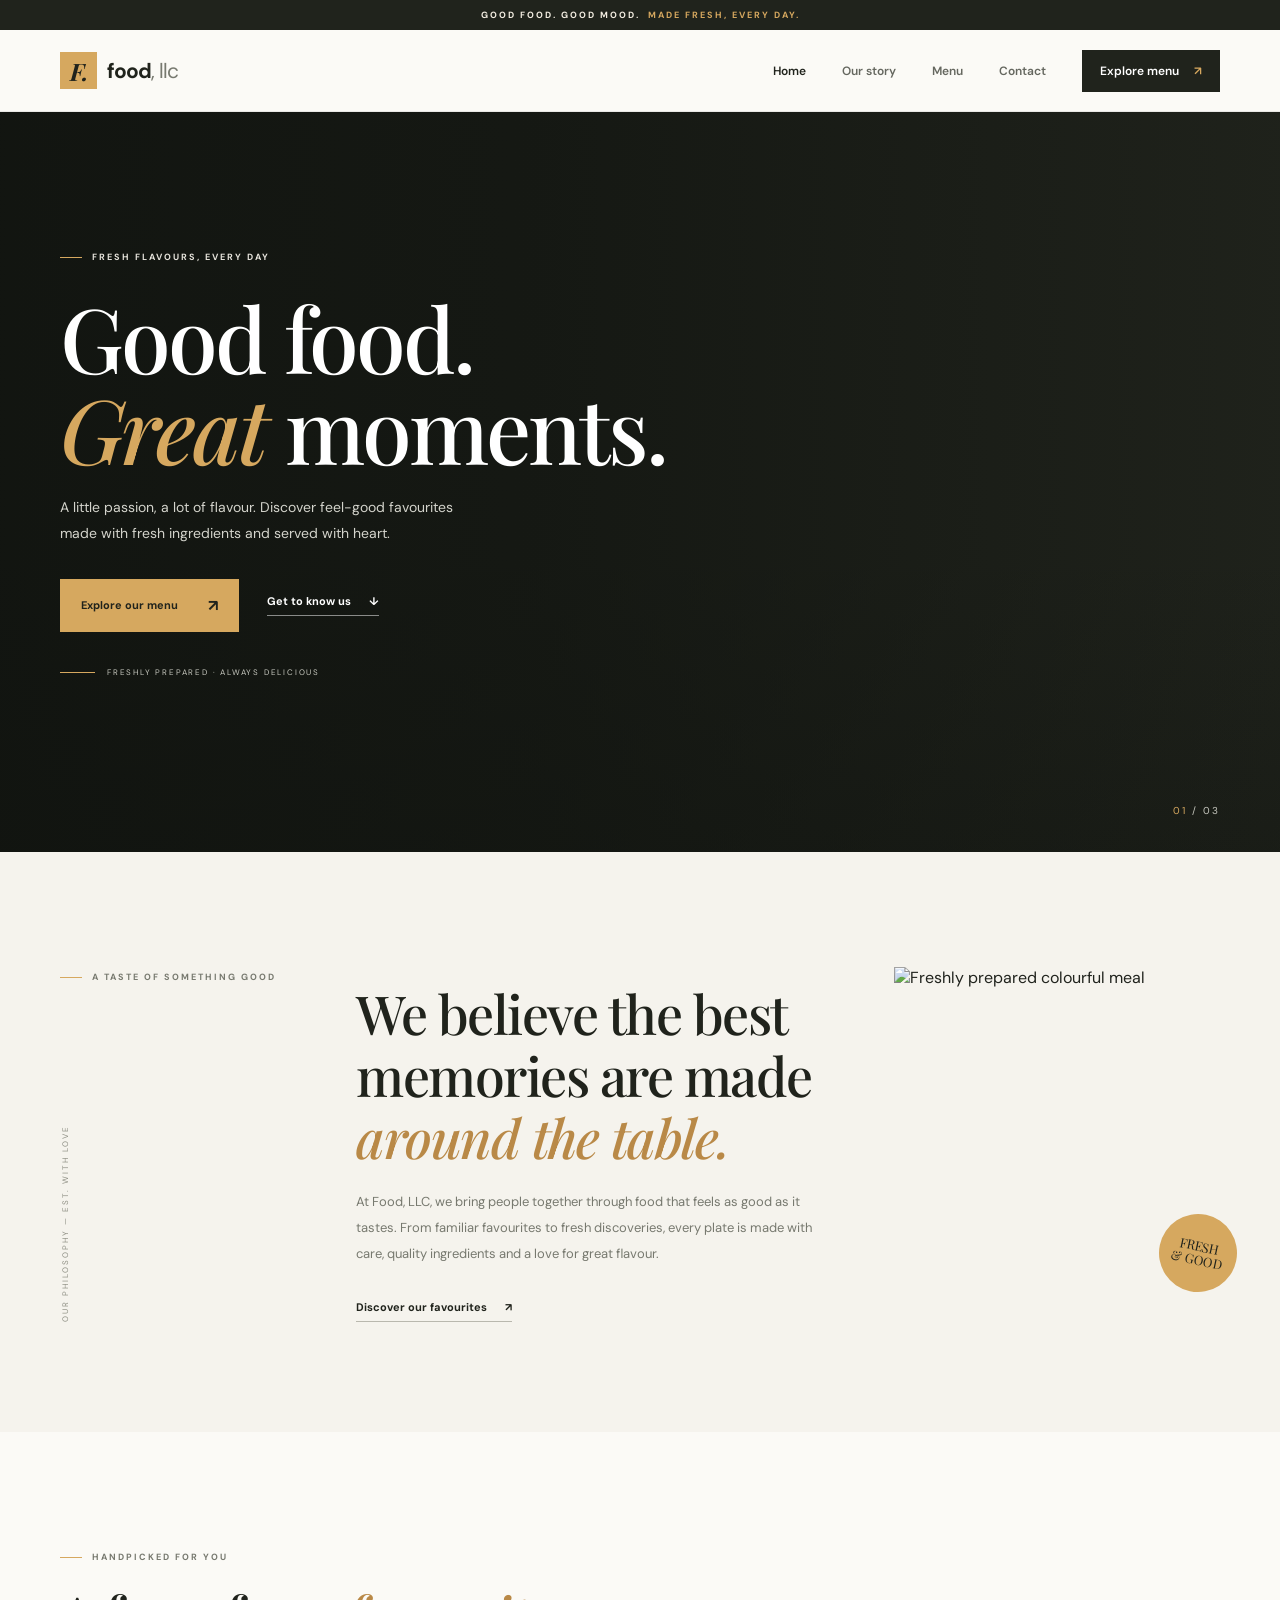
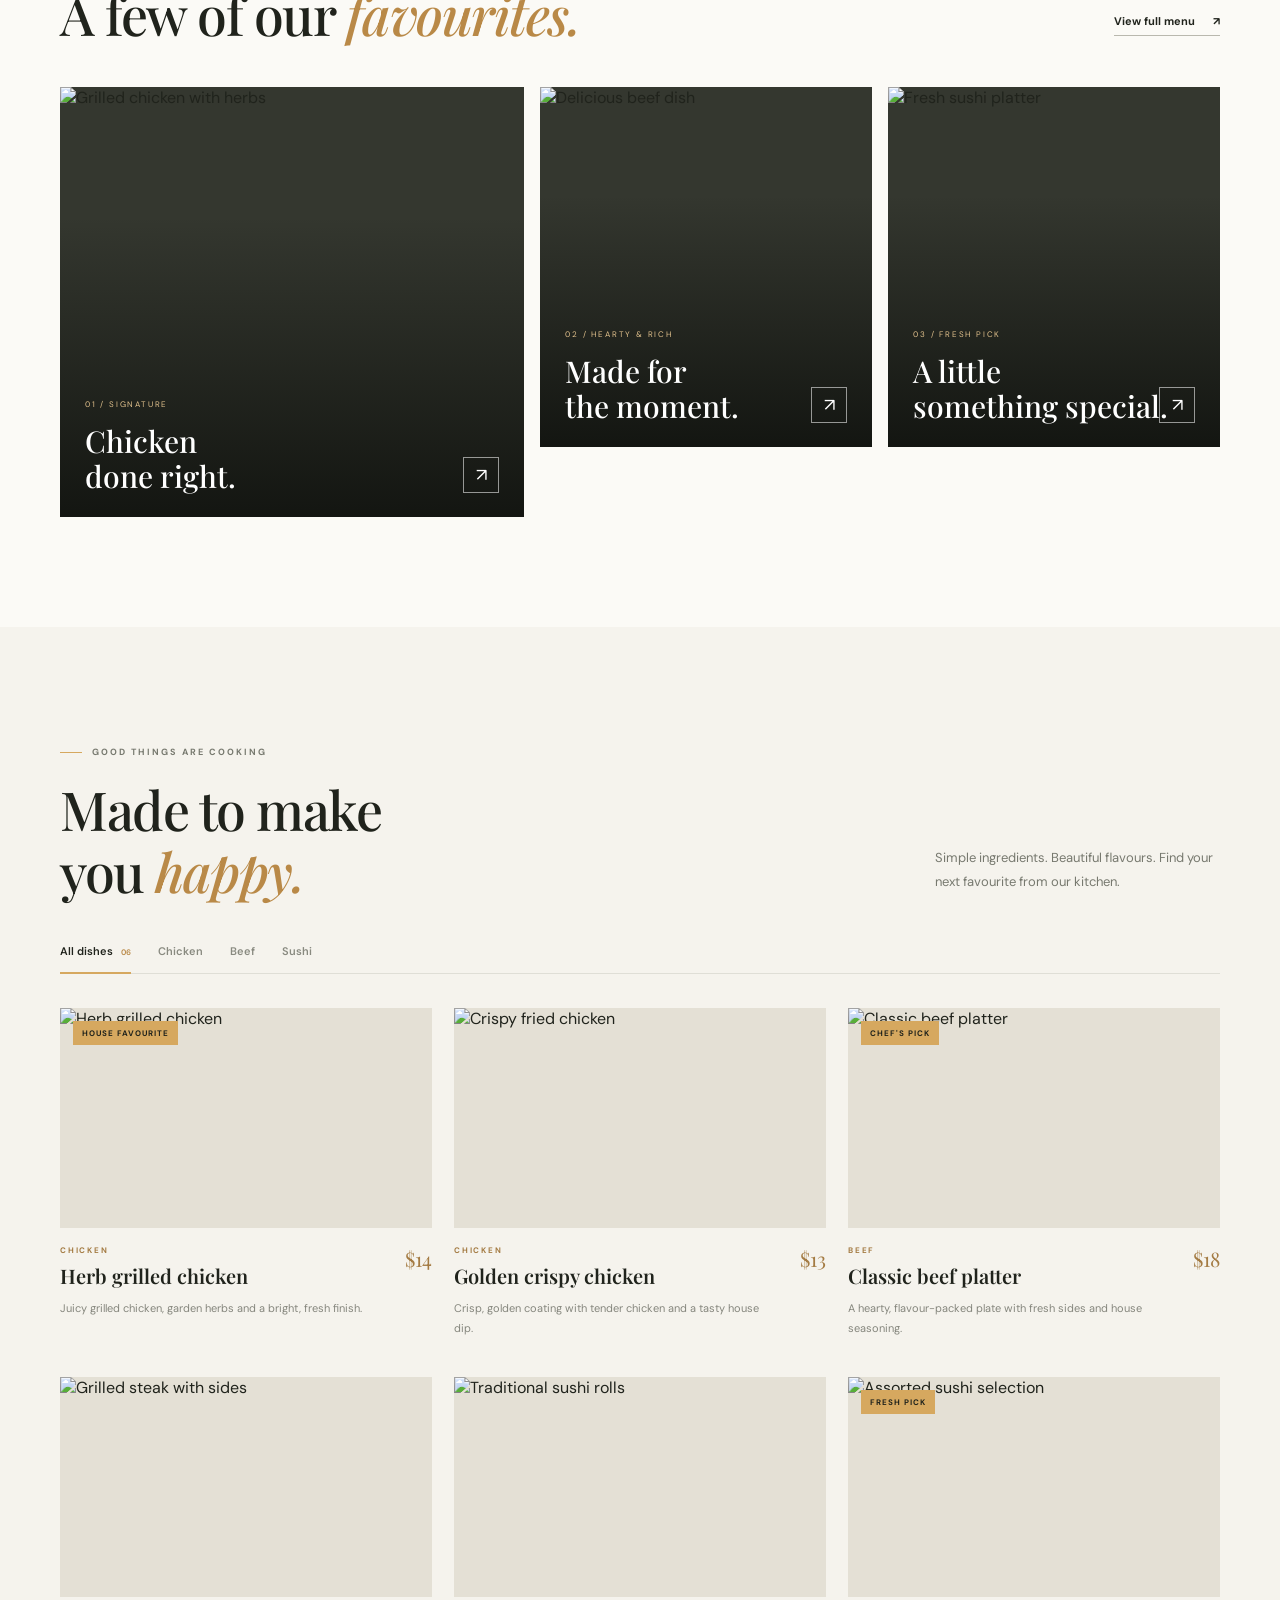
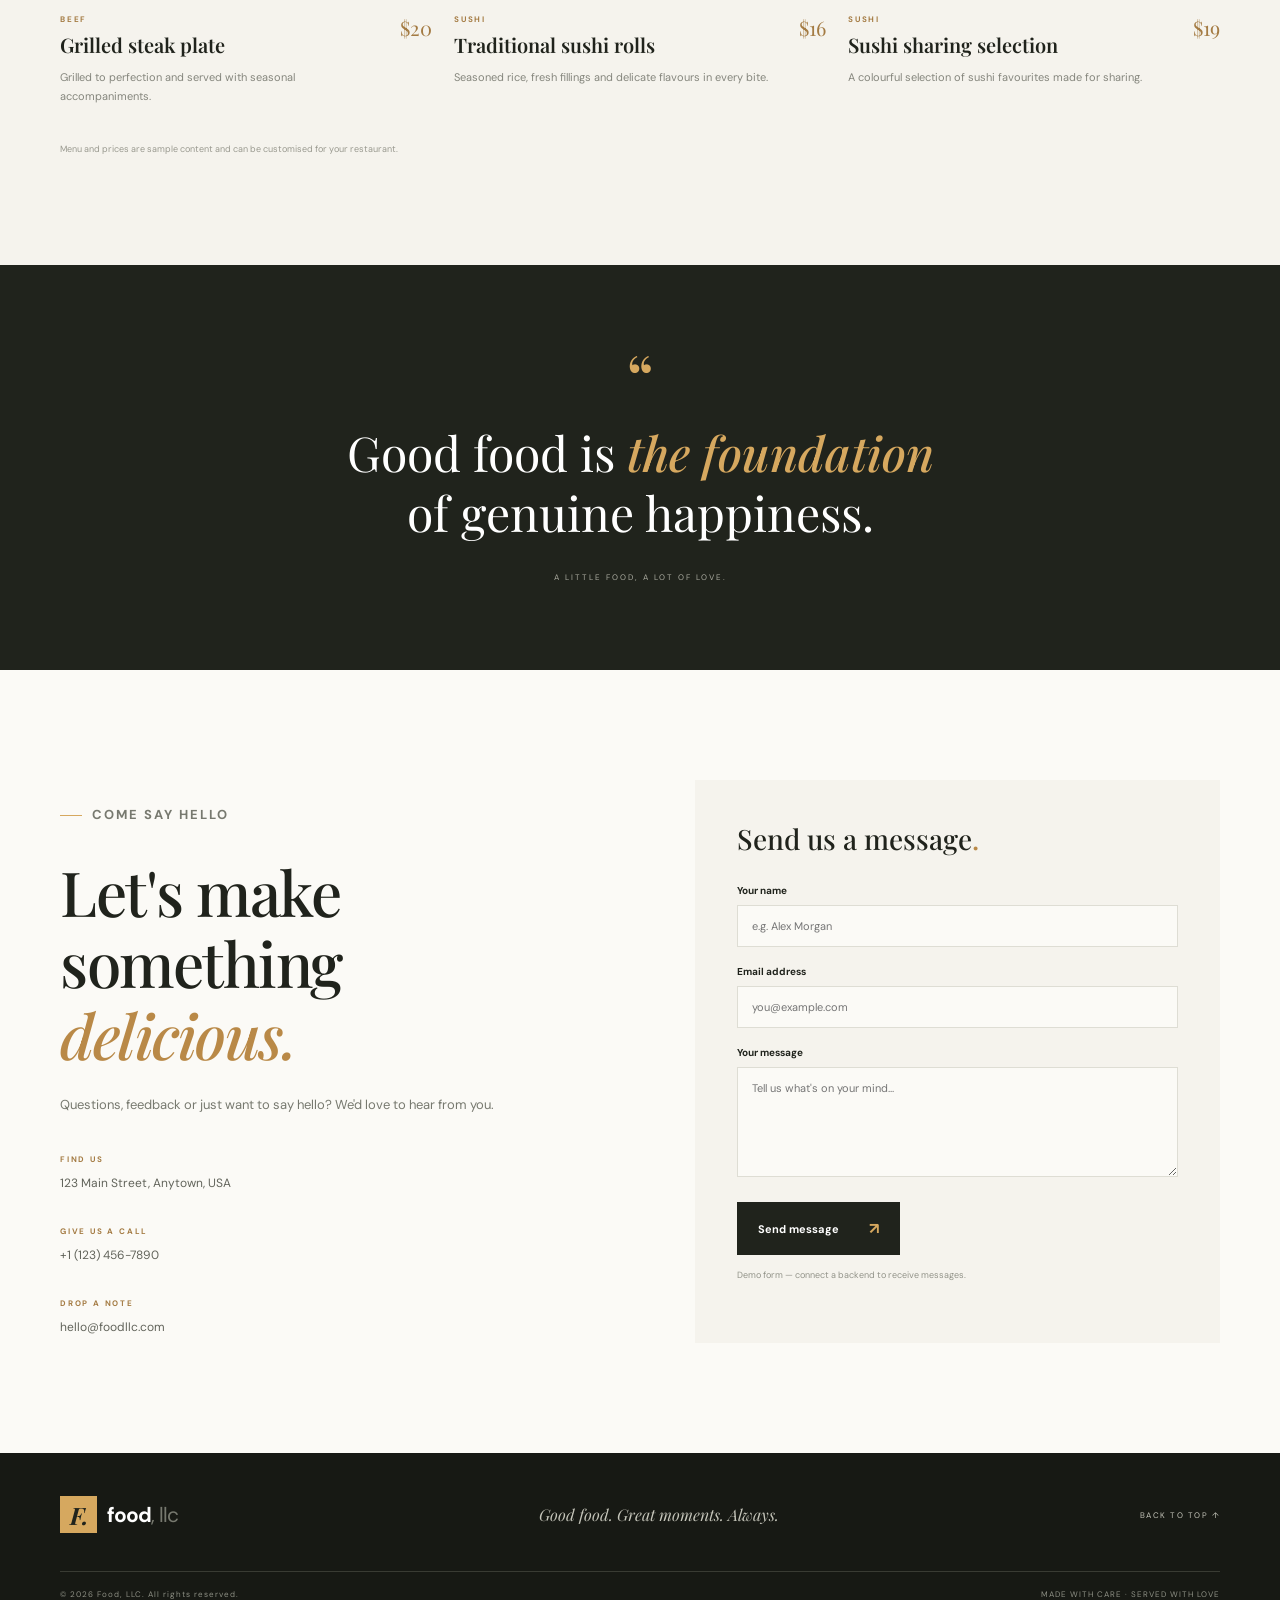
==== index.html @ 11642fa6 "Initial commit" ====
<!DOCTYPE html>
<html lang="en">
<head>
  <meta charset="UTF-8">
  <meta name="viewport" content="width=device-width, initial-scale=1.0">
  <meta name="description" content="Food, LLC — thoughtfully prepared food, fresh ingredients and memorable dining.">
  <meta name="theme-color" content="#171914">
  <title>Food, LLC — Good food. Great moments.</title>
  <link rel="preconnect" href="https://fonts.googleapis.com">
  <link rel="preconnect" href="https://fonts.gstatic.com" crossorigin>
  <link href="https://fonts.googleapis.com/css2?family=DM+Sans:wght@400;500;600;700&family=Playfair+Display:wght@500;600;700&display=swap" rel="stylesheet">
  <link rel="stylesheet" href="style.css">
  <script src="script.js" defer></script>
</head>
<body>
  <div class="announcement">GOOD FOOD. GOOD MOOD. <span>MADE FRESH, EVERY DAY.</span></div>
  <header class="site-header">
    <nav class="nav container" aria-label="Main navigation">
      <a class="brand" href="#home" aria-label="Food LLC home"><span class="brand-mark">F.</span><span>food<span class="brand-light">, llc</span></span></a>
      <button class="menu-toggle" aria-label="Open navigation" aria-expanded="false" aria-controls="nav-links">
        <span></span><span></span>
      </button>
      <div class="nav-links" id="nav-links">
        <a href="#home" class="active">Home</a>
        <a href="#story">Our story</a>
        <a href="#menu">Menu</a>
        <a href="#contact">Contact</a>
        <a class="nav-cta" href="#menu">Explore menu <span>↗</span></a>
      </div>
    </nav>
  </header>

  <main>
    <section class="hero" id="home">
      <div class="hero-image"></div>
      <div class="hero-shade"></div>
      <div class="container hero-content">
        <p class="eyebrow light-eyebrow"><span></span> FRESH FLAVOURS, EVERY DAY</p>
        <h1>Good food.<br><em>Great</em> moments.</h1>
        <p class="hero-copy">A little passion, a lot of flavour. Discover feel-good favourites made with fresh ingredients and served with heart.</p>
        <div class="hero-actions">
          <a class="button button-gold" href="#menu">Explore our menu <span>↗</span></a>
          <a class="text-link light-link" href="#story">Get to know us <span>↓</span></a>
        </div>
        <div class="hero-note"><span class="note-line"></span><span>FRESHLY PREPARED · ALWAYS DELICIOUS</span></div>
      </div>
      <div class="hero-index"><span>01</span> / 03</div>
    </section>

    <section class="intro section-pad" id="story">
      <div class="container intro-grid">
        <div class="intro-label">
          <p class="eyebrow"><span></span> A TASTE OF SOMETHING GOOD</p>
          <span class="vertical-note">OUR PHILOSOPHY — EST. WITH LOVE</span>
        </div>
        <div class="intro-copy">
          <h2>We believe the best memories are made <em>around the table.</em></h2>
          <p>At Food, LLC, we bring people together through food that feels as good as it tastes. From familiar favourites to fresh discoveries, every plate is made with care, quality ingredients and a love for great flavour.</p>
          <a class="text-link dark-link" href="#menu">Discover our favourites <span>↗</span></a>
        </div>
        <div class="intro-photo">
          <img src="https://images.unsplash.com/photo-1547592180-85f173990554?auto=format&fit=crop&w=900&q=85" alt="Freshly prepared colourful meal" loading="lazy">
          <div class="photo-stamp">FRESH<br> & GOOD</div>
        </div>
      </div>
    </section>

    <section class="specials section-pad">
      <div class="container">
        <div class="section-heading">
          <div><p class="eyebrow"><span></span> HANDPICKED FOR YOU</p><h2>A few of our <em>favourites.</em></h2></div>
          <a class="text-link dark-link heading-link" href="#menu">View full menu <span>↗</span></a>
        </div>
        <div class="special-grid">
          <article class="special-card special-large">
            <img src="https://images.unsplash.com/photo-1532550907401-a500c9a57435?auto=format&fit=crop&w=1200&q=85" alt="Grilled chicken with herbs" loading="lazy">
            <div class="special-overlay"><span>01 / SIGNATURE</span><h3>Chicken<br>done right.</h3><a href="#menu" aria-label="Explore chicken menu">↗</a></div>
          </article>
          <article class="special-card">
            <img src="https://images.unsplash.com/photo-1544025162-d76694265947?auto=format&fit=crop&w=900&q=85" alt="Delicious beef dish" loading="lazy">
            <div class="special-overlay"><span>02 / HEARTY & RICH</span><h3>Made for<br>the moment.</h3><a href="#menu" aria-label="Explore beef menu">↗</a></div>
          </article>
          <article class="special-card">
            <img src="https://images.unsplash.com/photo-1579871494447-9811cf80d66c?auto=format&fit=crop&w=900&q=85" alt="Fresh sushi platter" loading="lazy">
            <div class="special-overlay"><span>03 / FRESH PICK</span><h3>A little<br>something special.</h3><a href="#menu" aria-label="Explore sushi menu">↗</a></div>
          </article>
        </div>
      </div>
    </section>

    <section class="menu-section section-pad" id="menu">
      <div class="container">
        <div class="menu-top">
          <div><p class="eyebrow"><span></span> GOOD THINGS ARE COOKING</p><h2>Made to make<br>you <em>happy.</em></h2></div>
          <p class="menu-intro">Simple ingredients. Beautiful flavours. Find your next favourite from our kitchen.</p>
        </div>
        <div class="filter-row" role="group" aria-label="Filter menu">
          <button class="filter-btn selected" data-filter="all">All dishes <span>06</span></button>
          <button class="filter-btn" data-filter="chicken">Chicken</button>
          <button class="filter-btn" data-filter="beef">Beef</button>
          <button class="filter-btn" data-filter="sushi">Sushi</button>
        </div>
        <div class="menu-grid">
          <article class="dish-card" data-category="chicken">
            <div class="dish-image"><img src="https://images.unsplash.com/photo-1532550907401-a500c9a57435?auto=format&fit=crop&w=800&q=85" alt="Herb grilled chicken" loading="lazy"><span class="dish-tag">HOUSE FAVOURITE</span></div>
            <div class="dish-info"><div><p class="dish-category">CHICKEN</p><h3>Herb grilled chicken</h3></div><span class="price">$14</span></div>
            <p class="dish-desc">Juicy grilled chicken, garden herbs and a bright, fresh finish.</p>
          </article>
          <article class="dish-card" data-category="chicken">
            <div class="dish-image"><img src="https://images.unsplash.com/photo-1626082927389-6cd097cdc6ec?auto=format&fit=crop&w=800&q=85" alt="Crispy fried chicken" loading="lazy"></div>
            <div class="dish-info"><div><p class="dish-category">CHICKEN</p><h3>Golden crispy chicken</h3></div><span class="price">$13</span></div>
            <p class="dish-desc">Crisp, golden coating with tender chicken and a tasty house dip.</p>
          </article>
          <article class="dish-card" data-category="beef">
            <div class="dish-image"><img src="https://images.unsplash.com/photo-1544025162-d76694265947?auto=format&fit=crop&w=800&q=85" alt="Classic beef platter" loading="lazy"><span class="dish-tag">CHEF'S PICK</span></div>
            <div class="dish-info"><div><p class="dish-category">BEEF</p><h3>Classic beef platter</h3></div><span class="price">$18</span></div>
            <p class="dish-desc">A hearty, flavour-packed plate with fresh sides and house seasoning.</p>
          </article>
          <article class="dish-card" data-category="beef">
            <div class="dish-image"><img src="https://images.unsplash.com/photo-1558030006-450675393462?auto=format&fit=crop&w=800&q=85" alt="Grilled steak with sides" loading="lazy"></div>
            <div class="dish-info"><div><p class="dish-category">BEEF</p><h3>Grilled steak plate</h3></div><span class="price">$20</span></div>
            <p class="dish-desc">Grilled to perfection and served with seasonal accompaniments.</p>
          </article>
          <article class="dish-card" data-category="sushi">
            <div class="dish-image"><img src="https://images.unsplash.com/photo-1579871494447-9811cf80d66c?auto=format&fit=crop&w=800&q=85" alt="Traditional sushi rolls" loading="lazy"></div>
            <div class="dish-info"><div><p class="dish-category">SUSHI</p><h3>Traditional sushi rolls</h3></div><span class="price">$16</span></div>
            <p class="dish-desc">Seasoned rice, fresh fillings and delicate flavours in every bite.</p>
          </article>
          <article class="dish-card" data-category="sushi">
            <div class="dish-image"><img src="https://images.unsplash.com/photo-1553621042-f6e147245754?auto=format&fit=crop&w=800&q=85" alt="Assorted sushi selection" loading="lazy"><span class="dish-tag">FRESH PICK</span></div>
            <div class="dish-info"><div><p class="dish-category">SUSHI</p><h3>Sushi sharing selection</h3></div><span class="price">$19</span></div>
            <p class="dish-desc">A colourful selection of sushi favourites made for sharing.</p>
          </article>
        </div>
        <p class="menu-disclaimer">Menu and prices are sample content and can be customised for your restaurant.</p>
      </div>
    </section>

    <section class="quote-band">
      <div class="container quote-inner"><span class="quote-mark">“</span><p>Good food is <em>the foundation</em><br>of genuine happiness.</p><span class="quote-caption">A LITTLE FOOD, A LOT OF LOVE.</span></div>
    </section>

    <section class="contact-section section-pad" id="contact">
      <div class="container contact-grid">
        <div class="contact-copy"><p class="eyebrow"><span></span> COME SAY HELLO</p><h2>Let's make<br>something <em>delicious.</em></h2><p>Questions, feedback or just want to say hello? We'd love to hear from you.</p>
          <div class="contact-detail"><span>FIND US</span><p>123 Main Street, Anytown, USA</p></div>
          <div class="contact-detail"><span>GIVE US A CALL</span><p><a href="tel:+11234567890">+1 (123) 456-7890</a></p></div>
          <div class="contact-detail"><span>DROP A NOTE</span><p><a href="mailto:hello@foodllc.com">hello@foodllc.com</a></p></div>
        </div>
        <form class="contact-form" id="contact-form">
          <h3>Send us a message<span>.</span></h3>
          <label for="name">Your name</label><input id="name" name="name" type="text" placeholder="e.g. Alex Morgan" required>
          <label for="email">Email address</label><input id="email" name="email" type="email" placeholder="you@example.com" required>
          <label for="message">Your message</label><textarea id="message" name="message" rows="4" placeholder="Tell us what's on your mind..." required></textarea>
          <button class="button button-dark" type="submit">Send message <span>↗</span></button>
          <p class="form-note" id="form-note" aria-live="polite">Demo form — connect a backend to receive messages.</p>
        </form>
      </div>
    </section>
  </main>

  <footer class="footer">
    <div class="container footer-main"><a class="brand footer-brand" href="#home"><span class="brand-mark">F.</span><span>food<span class="brand-light">, llc</span></span></a><p>Good food. Great moments. Always.</p><a class="back-top" href="#home">BACK TO TOP ↑</a></div>
    <div class="container footer-bottom"><span>© <span id="year"></span> Food, LLC. All rights reserved.</span><span>MADE WITH CARE · SERVED WITH LOVE</span></div>
  </footer>
</body>
</html>
---- style.css ----
/* Food, LLC — premium responsive restaurant website */
:root{--ink:#20231c;--muted:#77796f;--cream:#f5f3ed;--paper:#fbfaf6;--gold:#d6a85f;--line:#dfded6;--serif:"Playfair Display",Georgia,serif;--sans:"DM Sans",Arial,sans-serif;--container:1160px}
*{box-sizing:border-box}html{scroll-behavior:smooth;scroll-padding-top:90px}body{margin:0;background:var(--paper);color:var(--ink);font-family:var(--sans);-webkit-font-smoothing:antialiased}img{display:block;width:100%;height:100%;object-fit:cover}a{color:inherit;text-decoration:none}button,input,textarea{font:inherit}.container{width:min(var(--container),calc(100% - 64px));margin-inline:auto}.announcement{height:30px;display:flex;align-items:center;justify-content:center;gap:8px;background:var(--ink);color:#f4eee2;font-size:9px;letter-spacing:2px;font-weight:700}.announcement span{color:var(--gold)}.site-header{height:82px;background:var(--paper);position:sticky;top:0;z-index:20;border-bottom:1px solid rgba(32,35,28,.08)}.nav{height:100%;display:flex;align-items:center;justify-content:space-between}.brand{display:flex;align-items:center;gap:10px;font-size:21px;font-weight:700;letter-spacing:-1px}.brand-mark{display:grid;place-items:center;width:37px;height:37px;background:var(--gold);color:var(--ink);font-family:var(--serif);font-size:24px;font-style:italic}.brand-light{font-weight:400;color:#77796f}.nav-links{display:flex;align-items:center;gap:36px;font-size:12px;font-weight:600}.nav-links>a:not(.nav-cta){color:#65675f;transition:color .2s}.nav-links>a:hover,.nav-links>a.active{color:var(--ink)}.nav-cta{padding:13px 18px;background:var(--ink);color:white}.nav-cta span{color:var(--gold);padding-left:12px}.menu-toggle{display:none;border:0;background:none;padding:10px}.hero{min-height:650px;height:min(740px,calc(100svh - 112px));position:relative;background:#20231c;overflow:hidden;color:white}.hero-image,.hero-shade{position:absolute;inset:0}.hero-image{background:url("https://images.unsplash.com/photo-1547592180-85f173990554?auto=format&fit=crop&w=2000&q=90") center 52%/cover;transform:scale(1.02)}.hero-shade{background:linear-gradient(90deg,rgba(16,19,15,.88) 0%,rgba(16,19,15,.68) 42%,rgba(16,19,15,.08) 100%),linear-gradient(0deg,rgba(16,19,15,.34),transparent 40%)}.hero-content{position:relative;z-index:1;padding-top:130px}.eyebrow{display:flex;align-items:center;gap:10px;font-size:9px;letter-spacing:2px;font-weight:700;color:#77796f}.eyebrow>span{width:22px;height:1px;background:var(--gold)}.light-eyebrow{color:#e7e4dc}.hero h1{font-family:var(--serif);font-size:clamp(58px,7vw,92px);font-weight:500;line-height:1.02;letter-spacing:-3px;margin:28px 0 20px}.hero h1 em,.intro h2 em,.section-heading h2 em,.menu-top h2 em,.contact-copy h2 em,.quote-inner em{font-weight:500;color:var(--gold)}.hero-copy{max-width:420px;color:#d4d4cc;font-size:14px;line-height:1.9}.hero-actions{display:flex;align-items:center;gap:28px;margin-top:32px}.button{display:inline-flex;align-items:center;justify-content:center;gap:30px;padding:16px 21px;border:0;font-size:11px;font-weight:700;cursor:pointer;transition:transform .2s,background .2s}.button:hover{transform:translateY(-3px)}.button-gold{background:var(--gold);color:var(--ink)}.button span{font-size:16px}.text-link{display:inline-flex;align-items:center;gap:18px;font-size:11px;font-weight:700;border-bottom:1px solid;padding-bottom:7px}.light-link{color:white;border-color:rgba(255,255,255,.5)}.dark-link{color:var(--ink);border-color:#b9b8ae}.hero-note{position:absolute;top:555px;display:flex;align-items:center;gap:12px;color:#c7c8bf;font-size:8px;letter-spacing:1.8px}.note-line{height:1px;width:35px;background:var(--gold)}.hero-index{position:absolute;right:max(32px,calc((100% - var(--container))/2));bottom:35px;color:#c7c8bf;font-size:10px;letter-spacing:2px}.hero-index span{color:var(--gold)}.section-pad{padding:110px 0}.intro{background:var(--cream)}.intro-grid{display:grid;grid-template-columns:1fr 2fr 1.35fr;gap:55px;align-items:center}.intro-label{height:100%;display:flex;flex-direction:column;justify-content:space-between}.vertical-note{writing-mode:vertical-rl;transform:rotate(180deg);font-size:8px;letter-spacing:2px;color:#8d8e83}.intro-copy h2,.section-heading h2,.menu-top h2,.contact-copy h2{font-family:var(--serif);font-weight:500;font-size:clamp(38px,4.2vw,56px);line-height:1.15;letter-spacing:-1.5px;margin:20px 0}.intro-copy h2 em,.section-heading h2 em,.menu-top h2 em,.contact-copy h2 em{color:#b98947}.intro-copy>p,.contact-copy>p{font-size:13px;line-height:2;color:#77796f;max-width:470px;margin:22px 0 28px}.intro-photo{height:350px;position:relative}.intro-photo img{filter:saturate(.82)}.photo-stamp{position:absolute;right:-17px;bottom:25px;width:78px;height:78px;border-radius:50%;display:grid;place-content:center;text-align:center;background:var(--gold);font-family:var(--serif);font-size:13px;line-height:1.1;transform:rotate(12deg)}.specials{background:var(--paper)}.section-heading,.menu-top{display:flex;justify-content:space-between;align-items:end;margin-bottom:42px}.section-heading h2,.menu-top h2{margin-bottom:0}.heading-link{margin-bottom:9px}.special-grid{display:grid;grid-template-columns:1.4fr 1fr 1fr;gap:16px}.special-card{height:360px;position:relative;overflow:hidden;background:#34372f}.special-large{height:430px}.special-card:after{content:"";position:absolute;inset:30% 0 0;background:linear-gradient(0deg,rgba(10,12,9,.78),transparent)}.special-card img{transition:transform .7s}.special-card:hover img{transform:scale(1.06)}.special-overlay{position:absolute;z-index:1;left:25px;right:25px;bottom:24px;color:white}.special-overlay>span{font-size:8px;letter-spacing:1.8px;color:#e2c28d}.special-overlay h3{font-family:var(--serif);font-weight:500;font-size:30px;line-height:1.15;margin:12px 0 0}.special-overlay>a{position:absolute;right:0;bottom:0;width:36px;height:36px;border:1px solid rgba(255,255,255,.55);display:grid;place-items:center;font-size:18px}.menu-section{background:var(--cream)}.menu-top{align-items:end}.menu-intro{max-width:285px;color:#77796f;font-size:13px;line-height:1.9;margin:0 0 7px}.filter-row{display:flex;gap:27px;border-bottom:1px solid var(--line);margin-bottom:34px}.filter-btn{position:relative;padding:0 0 15px;border:0;background:none;color:#898a80;font-size:11px;font-weight:600;cursor:pointer}.filter-btn.selected{color:var(--ink)}.filter-btn.selected:after{content:"";position:absolute;bottom:-1px;left:0;right:0;height:2px;background:var(--gold)}.filter-btn span{font-size:8px;color:#b98947;margin-left:5px}.menu-grid{display:grid;grid-template-columns:repeat(3,1fr);gap:38px 22px}.dish-card{min-width:0}.dish-image{height:220px;position:relative;overflow:hidden;background:#e4e0d5}.dish-image img{transition:transform .5s}.dish-card:hover .dish-image img{transform:scale(1.045)}.dish-tag{position:absolute;top:13px;left:13px;background:var(--gold);padding:7px 9px;font-size:8px;letter-spacing:1px;font-weight:700}.dish-info{display:flex;justify-content:space-between;align-items:start;gap:10px;margin-top:17px}.dish-category{font-size:8px;letter-spacing:1.8px;color:#a47b43;font-weight:700;margin:0 0 7px}.dish-info h3{font-family:var(--serif);font-weight:600;font-size:20px;margin:0}.price{font-family:var(--serif);font-size:20px;color:#a47b43}.dish-desc{font-size:11px;line-height:1.8;color:#85867d;margin:10px 0 0;max-width:320px}.menu-disclaimer{margin:36px 0 0;color:#99998f;font-size:9px}.dish-card[hidden]{display:none}.quote-band{background:var(--ink);color:white;padding:85px 0;text-align:center}.quote-inner{position:relative}.quote-mark{font-family:var(--serif);font-size:68px;line-height:.8;color:var(--gold)}.quote-inner p{font-family:var(--serif);font-size:clamp(32px,4vw,48px);line-height:1.25;margin:12px 0 22px}.quote-caption{font-size:8px;letter-spacing:2px;color:#a9aa9f}.contact-section{background:var(--paper)}.contact-grid{display:grid;grid-template-columns:1fr 1fr;gap:110px}.contact-copy h2{font-size:clamp(42px,5vw,62px)}.contact-detail{margin-top:27px}.contact-detail span{font-size:8px;letter-spacing:1.8px;color:#a47b43;font-weight:700}.contact-detail p{font-size:12px;margin:8px 0;color:#62645b}.contact-detail a:hover{text-decoration:underline}.contact-form{background:var(--cream);padding:40px 42px}.contact-form h3{font-family:var(--serif);font-size:28px;font-weight:500;margin:0 0 27px}.contact-form h3 span{color:#b98947}.contact-form label{display:block;font-size:10px;font-weight:700;margin:18px 0 8px}.contact-form input,.contact-form textarea{width:100%;border:1px solid #deddd4;background:var(--paper);padding:13px 14px;font-size:11px;outline:none;resize:vertical}.contact-form input:focus,.contact-form textarea:focus{border-color:#b98947}.contact-form textarea{min-height:110px}.button-dark{background:var(--ink);color:white;margin-top:20px}.button-dark span{color:var(--gold)}.form-note{font-size:9px;color:#929389;margin:14px 0 0}.footer{background:#171914;color:#eae9e1;padding:35px 0 18px}.footer-main{display:flex;align-items:center;justify-content:space-between;padding-bottom:30px}.footer-brand{color:white}.footer-main>p{font-family:var(--serif);font-style:italic;color:#c4c4b9;font-size:16px}.back-top{font-size:8px;letter-spacing:1.5px;color:#c5c5ba}.footer-bottom{border-top:1px solid #393b33;padding-top:17px;display:flex;justify-content:space-between;color:#8e9085;font-size:8px;letter-spacing:1px}
@media(max-width:900px){.intro-grid{grid-template-columns:.6fr 1.4fr;gap:35px}.intro-photo{grid-column:2;height:300px}.vertical-note{display:none}.special-grid{grid-template-columns:1fr 1fr}.special-large{grid-row:span 2;height:auto;min-height:500px}.special-card:not(.special-large){height:242px}.contact-grid{gap:50px}.menu-grid{grid-template-columns:repeat(2,1fr)}}
@media(max-width:640px){.container{width:min(100% - 38px,var(--container))}.announcement{font-size:7px;letter-spacing:1.2px}.site-header{height:70px}.menu-toggle{display:flex;flex-direction:column;gap:6px;cursor:pointer}.menu-toggle span{width:24px;height:2px;background:var(--ink);transition:.2s}.nav-links{display:none;position:absolute;top:70px;left:0;right:0;background:var(--paper);padding:18px 22px 25px;box-shadow:0 15px 20px rgba(0,0,0,.08);flex-direction:column;align-items:stretch;gap:0}.nav-links.open{display:flex}.nav-links>a:not(.nav-cta){padding:14px 0;border-bottom:1px solid var(--line)}.nav-cta{margin-top:15px;text-align:center}.hero{height:680px;min-height:0;max-height:calc(100svh - 100px)}.hero-image{background-position:60% center}.hero-shade{background:linear-gradient(90deg,rgba(16,19,15,.85),rgba(16,19,15,.32)),linear-gradient(0deg,rgba(16,19,15,.45),transparent)}.hero-content{padding-top:110px}.hero h1{font-size:clamp(55px,15vw,75px);letter-spacing:-2px}.hero-copy{font-size:12px;max-width:330px}.hero-actions{gap:20px;flex-wrap:wrap}.button{padding:15px 17px}.hero-note{top:auto;bottom:52px;font-size:7px}.hero-index{bottom:20px;right:20px}.section-pad{padding:75px 0}.intro-grid{grid-template-columns:1fr;gap:20px}.intro-label{display:block}.intro-copy h2,.section-heading h2,.menu-top h2{font-size:42px}.intro-photo{grid-column:auto;height:280px;margin-right:12px}.photo-stamp{right:-12px}.section-heading{align-items:start;gap:18px;flex-direction:column}.heading-link{margin:0}.special-grid{grid-template-columns:1fr 1fr;gap:10px}.special-large{grid-column:span 2;grid-row:auto;height:330px;min-height:0}.special-card:not(.special-large){height:230px}.special-overlay{left:15px;right:15px;bottom:16px}.special-overlay h3{font-size:23px}.special-overlay>a{width:29px;height:29px}.menu-top{display:block}.menu-intro{margin-top:20px}.filter-row{gap:20px;overflow-x:auto;white-space:nowrap}.filter-btn{flex-shrink:0}.menu-grid{grid-template-columns:1fr 1fr;gap:28px 13px}.dish-image{height:155px}.dish-info h3{font-size:16px}.price{font-size:17px}.dish-desc{font-size:10px}.dish-tag{font-size:7px;left:7px;top:7px}.quote-band{padding:65px 0}.quote-inner p{font-size:34px}.contact-grid{grid-template-columns:1fr;gap:35px}.contact-form{padding:28px 22px}.contact-copy h2{font-size:48px}.footer-main{align-items:flex-start;gap:15px;flex-wrap:wrap}.footer-main>p{order:3;width:100%;margin:4px 0}.footer-bottom{gap:10px;flex-direction:column}.footer-bottom span:last-child{font-size:7px}}
@media(max-width:380px){.menu-grid{grid-template-columns:1fr}.dish-image{height:210px}.hero-actions{align-items:flex-start;flex-direction:column}.special-card:not(.special-large){height:205px}}
@media(prefers-reduced-motion:reduce){*,*::before,*::after{scroll-behavior:auto!important;transition:none!important;animation:none!important}}
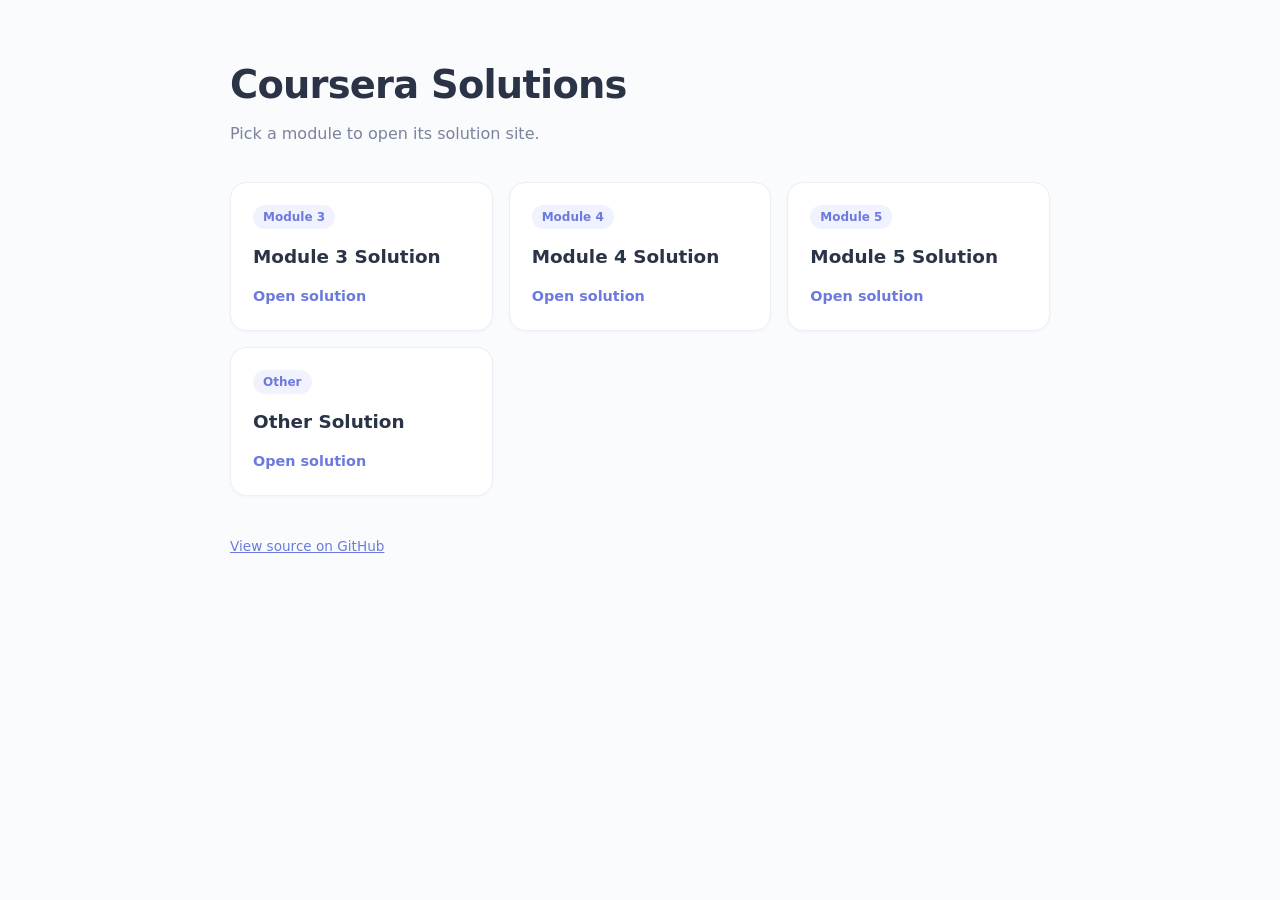
==== commit 65c829a5: "changed main -> index.html" ====
--- a/index.html
+++ b/index.html
@@ -1,167 +1,56 @@
 <!DOCTYPE html>
 <html lang="en">
 <head>
-  <meta charset="UTF-8">
-  <meta name="viewport" content="width=device-width, initial-scale=1.0">
-  <meta name="description" content="Food, LLC — thoughtfully prepared food, fresh ingredients and memorable dining.">
-  <meta name="theme-color" content="#171914">
-  <title>Food, LLC — Good food. Great moments.</title>
-  <link rel="preconnect" href="https://fonts.googleapis.com">
-  <link rel="preconnect" href="https://fonts.gstatic.com" crossorigin>
-  <link href="https://fonts.googleapis.com/css2?family=DM+Sans:wght@400;500;600;700&family=Playfair+Display:wght@500;600;700&display=swap" rel="stylesheet">
-  <link rel="stylesheet" href="style.css">
-  <script src="script.js" defer></script>
+<meta charset="UTF-8">
+<meta name="viewport" content="width=device-width, initial-scale=1">
+<title>Food-LLC Solutions</title>
+<style>
+:root{color-scheme:light;--bg:#fafbfd;--surface:#ffffff;--ink:#2b3347;--muted:#7a8399;--line:#eceff5;--accent:#6c7ae0;--accent-soft:#f0f2fd}
+*{box-sizing:border-box;margin:0}
+body{font-family:system-ui,-apple-system,"Segoe UI",sans-serif;background:var(--bg);color:var(--ink);line-height:1.5;min-height:100vh}
+.wrap{max-width:860px;margin:0 auto;padding:56px 20px}
+h1{font-size:clamp(1.8rem,4vw,2.4rem);letter-spacing:-.02em}
+.sub{color:var(--muted);margin-top:8px}
+.grid{display:grid;grid-template-columns:repeat(auto-fit,minmax(250px,1fr));gap:16px;margin-top:36px}
+.card{display:flex;flex-direction:column;gap:6px;padding:22px;background:var(--surface);border:1px solid var(--line);border-radius:16px;text-decoration:none;color:inherit;box-shadow:0 1px 3px rgba(43,51,71,.04);transition:border-color .15s,transform .15s,box-shadow .15s}
+.card:hover{border-color:var(--accent);transform:translateY(-2px);box-shadow:0 8px 20px -10px rgba(108,122,224,.35)}
+.card:focus-visible{outline:3px solid var(--accent);outline-offset:2px}
+.tag{align-self:flex-start;font-size:.75rem;font-weight:600;padding:3px 10px;border-radius:999px;background:var(--accent-soft);color:var(--accent)}
+.card h2{font-size:1.15rem;margin-top:8px}
+.open{margin-top:10px;font-size:.9rem;font-weight:600;color:var(--accent)}
+footer{margin-top:40px;font-size:.85rem;color:var(--muted)}
+footer a{color:var(--accent)}
+</style>
 </head>
 <body>
-  <div class="announcement">GOOD FOOD. GOOD MOOD. <span>MADE FRESH, EVERY DAY.</span></div>
-  <header class="site-header">
-    <nav class="nav container" aria-label="Main navigation">
-      <a class="brand" href="#home" aria-label="Food LLC home"><span class="brand-mark">F.</span><span>food<span class="brand-light">, llc</span></span></a>
-      <button class="menu-toggle" aria-label="Open navigation" aria-expanded="false" aria-controls="nav-links">
-        <span></span><span></span>
-      </button>
-      <div class="nav-links" id="nav-links">
-        <a href="#home" class="active">Home</a>
-        <a href="#story">Our story</a>
-        <a href="#menu">Menu</a>
-        <a href="#contact">Contact</a>
-        <a class="nav-cta" href="#menu">Explore menu <span>↗</span></a>
-      </div>
-    </nav>
-  </header>
+<div class="wrap">
+  <h1>Coursera Solutions</h1>
+  <p class="sub">Pick a module to open its solution site.</p>
 
-  <main>
-    <section class="hero" id="home">
-      <div class="hero-image"></div>
-      <div class="hero-shade"></div>
-      <div class="container hero-content">
-        <p class="eyebrow light-eyebrow"><span></span> FRESH FLAVOURS, EVERY DAY</p>
-        <h1>Good food.<br><em>Great</em> moments.</h1>
-        <p class="hero-copy">A little passion, a lot of flavour. Discover feel-good favourites made with fresh ingredients and served with heart.</p>
-        <div class="hero-actions">
-          <a class="button button-gold" href="#menu">Explore our menu <span>↗</span></a>
-          <a class="text-link light-link" href="#story">Get to know us <span>↓</span></a>
-        </div>
-        <div class="hero-note"><span class="note-line"></span><span>FRESHLY PREPARED · ALWAYS DELICIOUS</span></div>
-      </div>
-      <div class="hero-index"><span>01</span> / 03</div>
-    </section>
+  <div class="grid">
+    <a class="card" href="https://dineshraj8.github.io/Food-LLC/module3-solution/">
+      <span class="tag">Module 3</span>
+      <h2>Module 3 Solution</h2>
+      <span class="open">Open solution</span>
+    </a>
+    <a class="card" href="https://dineshraj8.github.io/Food-LLC/module4-solution/">
+      <span class="tag">Module 4</span>
+      <h2>Module 4 Solution</h2>
+      <span class="open">Open solution</span>
+    </a>
+    <a class="card" href="https://dineshraj8.github.io/Food-LLC/module5-solution/">
+      <span class="tag">Module 5</span>
+      <h2>Module 5 Solution</h2>
+      <span class="open">Open solution</span>
+    </a>
+    <a class="card" href="https://dineshraj8.github.io/Food-LLC/other-solution/">
+      <span class="tag">Other</span>
+      <h2>Other Solution</h2>
+      <span class="open">Open solution</span>
+    </a>
+  </div>
 
-    <section class="intro section-pad" id="story">
-      <div class="container intro-grid">
-        <div class="intro-label">
-          <p class="eyebrow"><span></span> A TASTE OF SOMETHING GOOD</p>
-          <span class="vertical-note">OUR PHILOSOPHY — EST. WITH LOVE</span>
-        </div>
-        <div class="intro-copy">
-          <h2>We believe the best memories are made <em>around the table.</em></h2>
-          <p>At Food, LLC, we bring people together through food that feels as good as it tastes. From familiar favourites to fresh discoveries, every plate is made with care, quality ingredients and a love for great flavour.</p>
-          <a class="text-link dark-link" href="#menu">Discover our favourites <span>↗</span></a>
-        </div>
-        <div class="intro-photo">
-          <img src="https://images.unsplash.com/photo-1547592180-85f173990554?auto=format&fit=crop&w=900&q=85" alt="Freshly prepared colourful meal" loading="lazy">
-          <div class="photo-stamp">FRESH<br> & GOOD</div>
-        </div>
-      </div>
-    </section>
-
-    <section class="specials section-pad">
-      <div class="container">
-        <div class="section-heading">
-          <div><p class="eyebrow"><span></span> HANDPICKED FOR YOU</p><h2>A few of our <em>favourites.</em></h2></div>
-          <a class="text-link dark-link heading-link" href="#menu">View full menu <span>↗</span></a>
-        </div>
-        <div class="special-grid">
-          <article class="special-card special-large">
-            <img src="https://images.unsplash.com/photo-1532550907401-a500c9a57435?auto=format&fit=crop&w=1200&q=85" alt="Grilled chicken with herbs" loading="lazy">
-            <div class="special-overlay"><span>01 / SIGNATURE</span><h3>Chicken<br>done right.</h3><a href="#menu" aria-label="Explore chicken menu">↗</a></div>
-          </article>
-          <article class="special-card">
-            <img src="https://images.unsplash.com/photo-1544025162-d76694265947?auto=format&fit=crop&w=900&q=85" alt="Delicious beef dish" loading="lazy">
-            <div class="special-overlay"><span>02 / HEARTY & RICH</span><h3>Made for<br>the moment.</h3><a href="#menu" aria-label="Explore beef menu">↗</a></div>
-          </article>
-          <article class="special-card">
-            <img src="https://images.unsplash.com/photo-1579871494447-9811cf80d66c?auto=format&fit=crop&w=900&q=85" alt="Fresh sushi platter" loading="lazy">
-            <div class="special-overlay"><span>03 / FRESH PICK</span><h3>A little<br>something special.</h3><a href="#menu" aria-label="Explore sushi menu">↗</a></div>
-          </article>
-        </div>
-      </div>
-    </section>
-
-    <section class="menu-section section-pad" id="menu">
-      <div class="container">
-        <div class="menu-top">
-          <div><p class="eyebrow"><span></span> GOOD THINGS ARE COOKING</p><h2>Made to make<br>you <em>happy.</em></h2></div>
-          <p class="menu-intro">Simple ingredients. Beautiful flavours. Find your next favourite from our kitchen.</p>
-        </div>
-        <div class="filter-row" role="group" aria-label="Filter menu">
-          <button class="filter-btn selected" data-filter="all">All dishes <span>06</span></button>
-          <button class="filter-btn" data-filter="chicken">Chicken</button>
-          <button class="filter-btn" data-filter="beef">Beef</button>
-          <button class="filter-btn" data-filter="sushi">Sushi</button>
-        </div>
-        <div class="menu-grid">
-          <article class="dish-card" data-category="chicken">
-            <div class="dish-image"><img src="https://images.unsplash.com/photo-1532550907401-a500c9a57435?auto=format&fit=crop&w=800&q=85" alt="Herb grilled chicken" loading="lazy"><span class="dish-tag">HOUSE FAVOURITE</span></div>
-            <div class="dish-info"><div><p class="dish-category">CHICKEN</p><h3>Herb grilled chicken</h3></div><span class="price">$14</span></div>
-            <p class="dish-desc">Juicy grilled chicken, garden herbs and a bright, fresh finish.</p>
-          </article>
-          <article class="dish-card" data-category="chicken">
-            <div class="dish-image"><img src="https://images.unsplash.com/photo-1626082927389-6cd097cdc6ec?auto=format&fit=crop&w=800&q=85" alt="Crispy fried chicken" loading="lazy"></div>
-            <div class="dish-info"><div><p class="dish-category">CHICKEN</p><h3>Golden crispy chicken</h3></div><span class="price">$13</span></div>
-            <p class="dish-desc">Crisp, golden coating with tender chicken and a tasty house dip.</p>
-          </article>
-          <article class="dish-card" data-category="beef">
-            <div class="dish-image"><img src="https://images.unsplash.com/photo-1544025162-d76694265947?auto=format&fit=crop&w=800&q=85" alt="Classic beef platter" loading="lazy"><span class="dish-tag">CHEF'S PICK</span></div>
-            <div class="dish-info"><div><p class="dish-category">BEEF</p><h3>Classic beef platter</h3></div><span class="price">$18</span></div>
-            <p class="dish-desc">A hearty, flavour-packed plate with fresh sides and house seasoning.</p>
-          </article>
-          <article class="dish-card" data-category="beef">
-            <div class="dish-image"><img src="https://images.unsplash.com/photo-1558030006-450675393462?auto=format&fit=crop&w=800&q=85" alt="Grilled steak with sides" loading="lazy"></div>
-            <div class="dish-info"><div><p class="dish-category">BEEF</p><h3>Grilled steak plate</h3></div><span class="price">$20</span></div>
-            <p class="dish-desc">Grilled to perfection and served with seasonal accompaniments.</p>
-          </article>
-          <article class="dish-card" data-category="sushi">
-            <div class="dish-image"><img src="https://images.unsplash.com/photo-1579871494447-9811cf80d66c?auto=format&fit=crop&w=800&q=85" alt="Traditional sushi rolls" loading="lazy"></div>
-            <div class="dish-info"><div><p class="dish-category">SUSHI</p><h3>Traditional sushi rolls</h3></div><span class="price">$16</span></div>
-            <p class="dish-desc">Seasoned rice, fresh fillings and delicate flavours in every bite.</p>
-          </article>
-          <article class="dish-card" data-category="sushi">
-            <div class="dish-image"><img src="https://images.unsplash.com/photo-1553621042-f6e147245754?auto=format&fit=crop&w=800&q=85" alt="Assorted sushi selection" loading="lazy"><span class="dish-tag">FRESH PICK</span></div>
-            <div class="dish-info"><div><p class="dish-category">SUSHI</p><h3>Sushi sharing selection</h3></div><span class="price">$19</span></div>
-            <p class="dish-desc">A colourful selection of sushi favourites made for sharing.</p>
-          </article>
-        </div>
-        <p class="menu-disclaimer">Menu and prices are sample content and can be customised for your restaurant.</p>
-      </div>
-    </section>
-
-    <section class="quote-band">
-      <div class="container quote-inner"><span class="quote-mark">“</span><p>Good food is <em>the foundation</em><br>of genuine happiness.</p><span class="quote-caption">A LITTLE FOOD, A LOT OF LOVE.</span></div>
-    </section>
-
-    <section class="contact-section section-pad" id="contact">
-      <div class="container contact-grid">
-        <div class="contact-copy"><p class="eyebrow"><span></span> COME SAY HELLO</p><h2>Let's make<br>something <em>delicious.</em></h2><p>Questions, feedback or just want to say hello? We'd love to hear from you.</p>
-          <div class="contact-detail"><span>FIND US</span><p>123 Main Street, Anytown, USA</p></div>
-          <div class="contact-detail"><span>GIVE US A CALL</span><p><a href="tel:+11234567890">+1 (123) 456-7890</a></p></div>
-          <div class="contact-detail"><span>DROP A NOTE</span><p><a href="mailto:hello@foodllc.com">hello@foodllc.com</a></p></div>
-        </div>
-        <form class="contact-form" id="contact-form">
-          <h3>Send us a message<span>.</span></h3>
-          <label for="name">Your name</label><input id="name" name="name" type="text" placeholder="e.g. Alex Morgan" required>
-          <label for="email">Email address</label><input id="email" name="email" type="email" placeholder="you@example.com" required>
-          <label for="message">Your message</label><textarea id="message" name="message" rows="4" placeholder="Tell us what's on your mind..." required></textarea>
-          <button class="button button-dark" type="submit">Send message <span>↗</span></button>
-          <p class="form-note" id="form-note" aria-live="polite">Demo form — connect a backend to receive messages.</p>
-        </form>
-      </div>
-    </section>
-  </main>
-
-  <footer class="footer">
-    <div class="container footer-main"><a class="brand footer-brand" href="#home"><span class="brand-mark">F.</span><span>food<span class="brand-light">, llc</span></span></a><p>Good food. Great moments. Always.</p><a class="back-top" href="#home">BACK TO TOP ↑</a></div>
-    <div class="container footer-bottom"><span>© <span id="year"></span> Food, LLC. All rights reserved.</span><span>MADE WITH CARE · SERVED WITH LOVE</span></div>
-  </footer>
+  <footer><a href="https://github.com/Dineshraj8/Food-LLC">View source on GitHub</a></footer>
+</div>
 </body>
-</html>+</html>
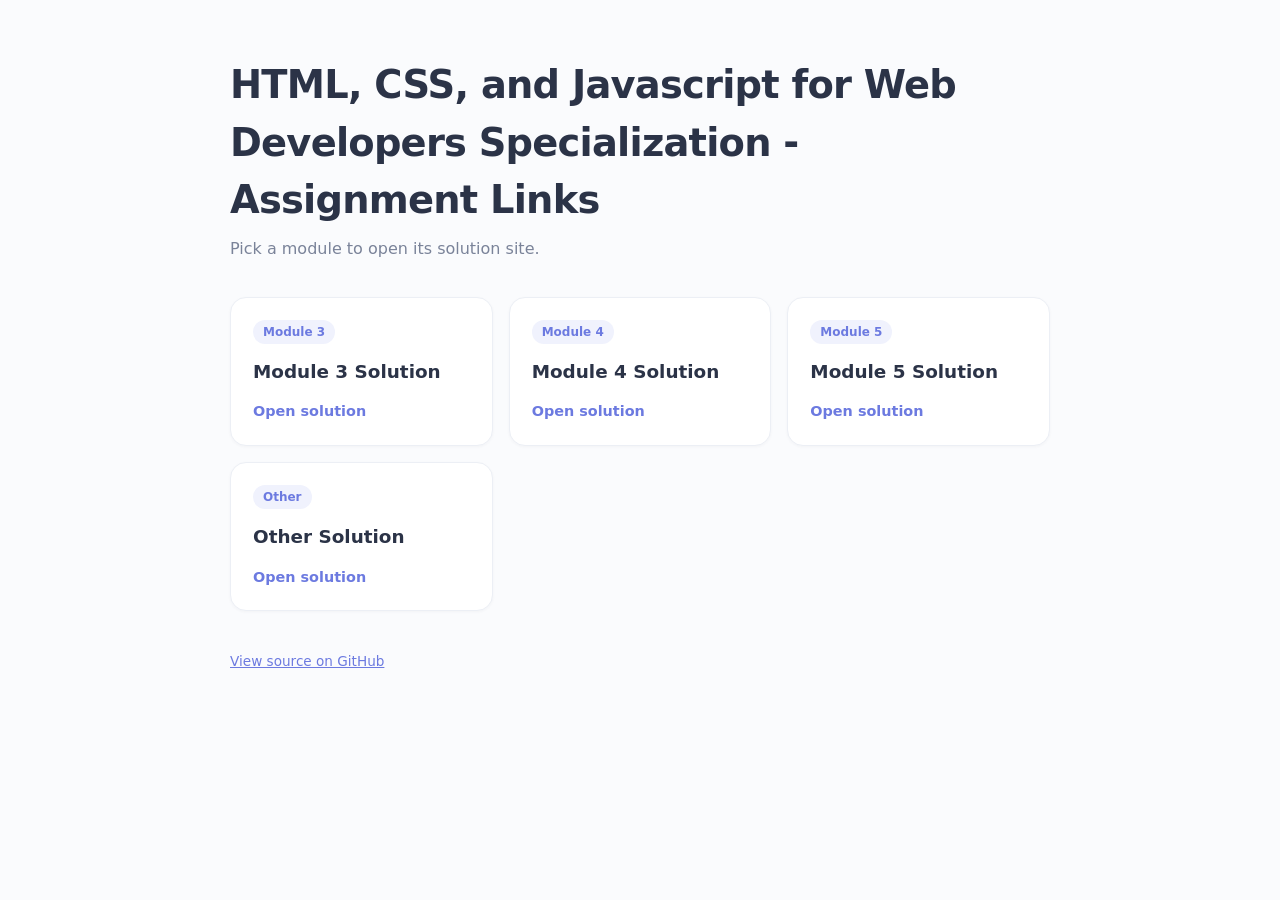
==== commit 46f1f8e4: "updated index.html" ====
--- a/index.html
+++ b/index.html
@@ -24,7 +24,7 @@
 </head>
 <body>
 <div class="wrap">
-  <h1>Coursera Solutions</h1>
+  <h1>HTML, CSS, and Javascript for Web Developers Specialization - Assignment Links</h1>
   <p class="sub">Pick a module to open its solution site.</p>
 
   <div class="grid">
